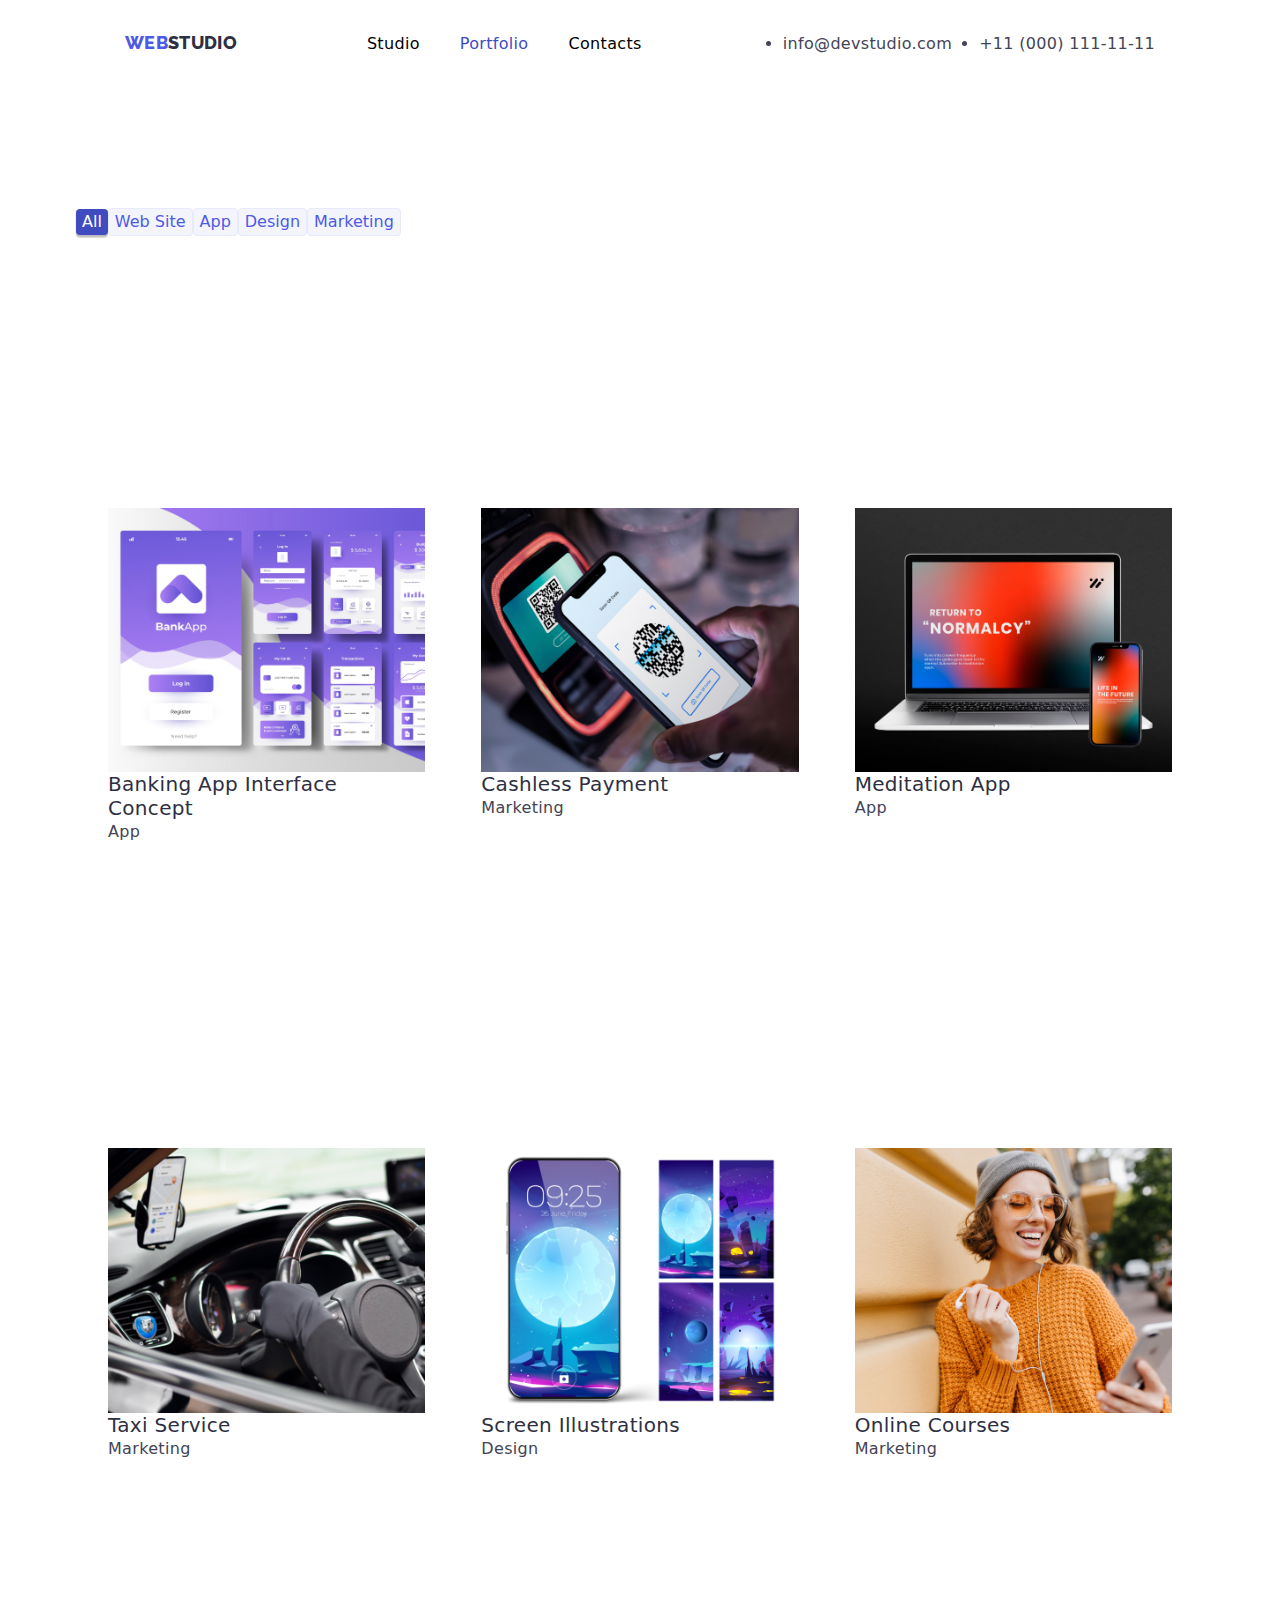
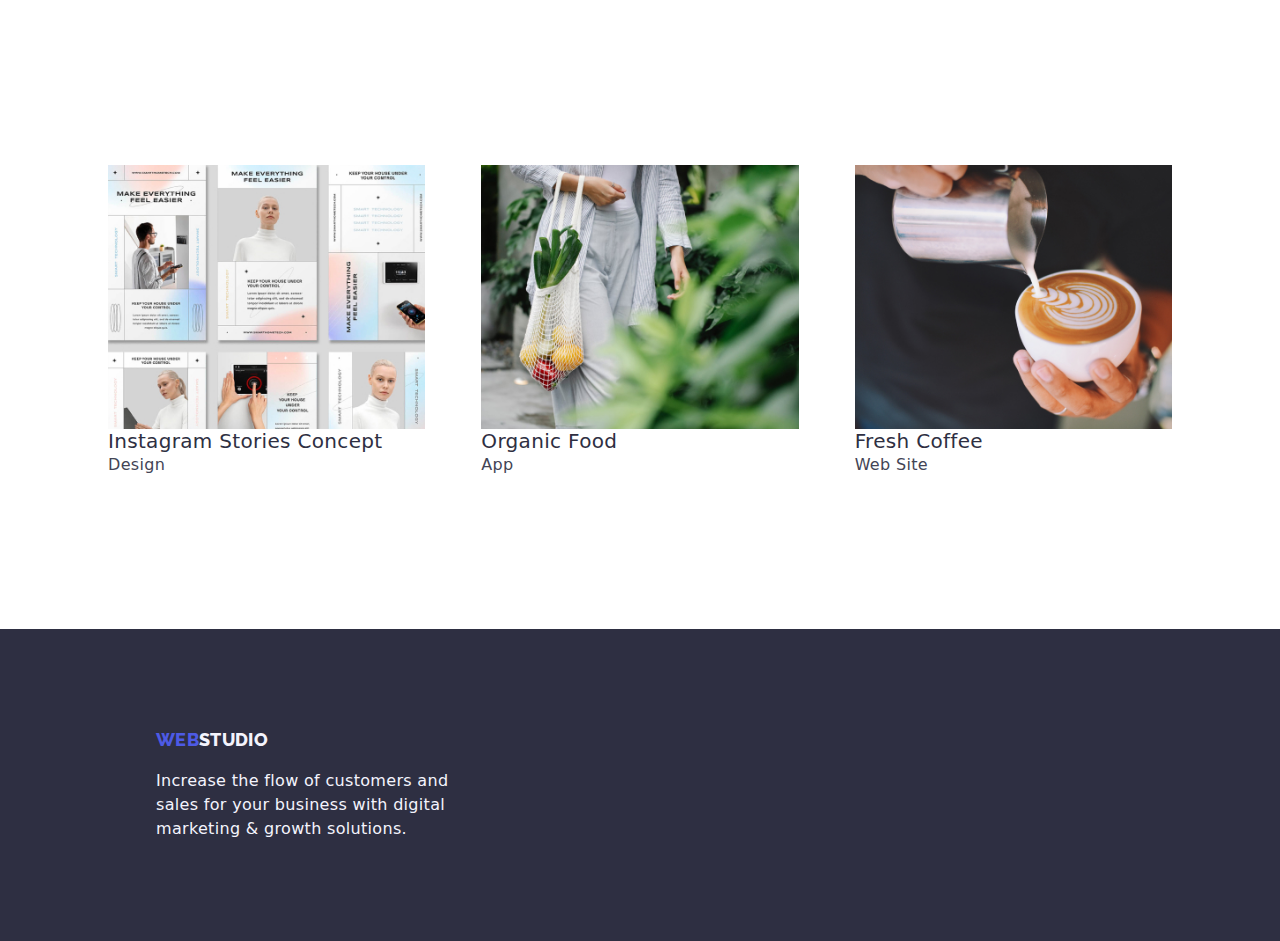
==== portfolio.html @ e7549f82 "jul16 hw3" ====
<!DOCTYPE html>
<html lang="en">
<head>
    <meta charset="UTF-8">
    <meta name="viewport" content="width=device-width, initial-scale=1.0">
    <title>Portfolio</title>

    <link rel="stylesheet" href="./css/styles.css">
    <link rel="preconnect" href="https://fonts.googleapis.com">
    <link rel="preconnect" href="https://fonts.gstatic.com" crossorigin>
    <link href="https://fonts.googleapis.com/css2?family=Raleway:wght@800&family=Roboto:wght@400;500;700;900&display=swap" rel="stylesheet">  
    <link
    rel="stylesheet"
    href="https://cdnjs.cloudflare.com/ajax/libs/modern-normalize/2.0.0/modern-normalize.min.css"/> 
</head>

<body>
    <header>
        <div class="container portfolio-header">
        <nav class="nav-list"><a 
        class="logo link"
        href="./index.html"><span class="web-logo">WEB</span><span class="studio-logo">STUDIO</span></a>

        <ul class="list header-list">
            <li><a class="link-list link"
                href="./index.html">Studio</a></li>
            <li><a 
                class="link-list active-link" 
                href="./portfolio.html">Portfolio</a></li>
            <li><a 
                class="link-list link"
                href="#">Contacts</a></li>
        </ul>
        </nav>
            <address>
                <ul class="address-link address-list link">
                    <li><a 
                        class="address-link link" 
                        href="mailto:info@devstudio.com">info@devstudio.com</a></li>
                    <li><a
                        class="address-link link"
                        href="tel:+110001111111">+11 (000) 111-11-11</a></li>
                </ul>
            </address>
        </div>
    </header>
   
    
    <main>
        <section class="section">
            <div class="container services-container">
            <ul class="list services-list">
                <li><button
                    type="button" 
                    class="filter-button filter-active"
                    >All</button>
                </li>

                <li><button
                    type="button" 
                    class="filter-button">Web Site</button>
                </li>

                <li><button 
                    type="button" 
                    class="filter-button">App</button>
                </li>

                <li>
                    <button 
                    type="button" 
                    class="filter-button">Design</button>
                </li>
                <li>
                    <button 
                    type="button" 
                    class="filter-button">Marketing</button> 
                </li>
            </ul>
            </div>
        </section>
       
        
        <section class="section">
            <div class="container">
            <ul class="list project-list">
                <li class="project-detail"><img 
                src="./images/portfolio-1.jpg"
                alt="photo of banking app"
                width="360"/>
                <h3 class="project-title">Banking App Interface Concept</h3>
                <p class="project-description">App</p></li>

                <li class="project-detail"><img 
                src="./images/portfolio-2.jpg" 
                alt="photo of cashless payment"
                width="360"/>
                <h3 class="project-title">Cashless Payment</h3>
                <p class="project-description">Marketing</p></li>

                <li class="project-detail"><img
                src="./images/portfolio-3.jpg"
                alt="photo of meditation app"
                width="360"/>
                <h3 class="project-title">Meditation App</h3>
                <p class="project-description">App</p></li>
               </ul>
                </div>
                </section>

                <section class="section">
                    <div class="container">
                    <ul class="list project-list">   
                <li class="project-detail"><img
                src="./images/portfolio-4.jpg"
                alt="photo of taxi service"
                width="360"/>
                <h3 class="project-title">Taxi Service</h3> 
                <p class="project-description">Marketing</p></li>

                <li class="project-detail"><img
                src="./images/portfolio-5.jpg"
                alt="photo of screen illustrations"
                width="360"/>
                <h3 class="project-title">Screen Illustrations</h3> 
                <p class="project-description">Design</p>
                </li>

                <li class="project-detail"><img
                src="./images/portfolio-6.jpg"
                alt="photo of online courses"
                width="360"/>
                <h3 class="project-title">Online Courses</h3>
                <p class="project-description">Marketing</p>
                </li>
            </ul>
            </div>
            </section>

            <section class="section">
                <div class="container">
                <ul class="list project-list">       
                <li class="project-detail"><img 
                src="./images/portfolio-7.jpg" 
                alt="photo of instagram stories concept"
                width="360"/>
                <h3 class="project-title">Instagram Stories Concept</h3>
                <p class="project-description">Design</p></li> 

                <li class="project-detail"><img
                src="./images/portfolio-8.jpg" 
                alt="photo of organic food"
                width="360"/>
                <h3 class="project-title">Organic Food</h3>
                <p class="project-description">App</p></li>

                <li class="project-detail"><img 
                    src="./images/portfolio-9.jpg" 
                    alt="fresh cup of coffee"
                    width="360"/>
                <h3 class="project-title">Fresh Coffee</h3>
                <p class="project-description">Web Site</p>
                </li>
            </ul>
            </div>
        </section>
    </main>

    
    <footer class="footer">
        <div class="container">
        <ul class="list footer-logo">
            <li><a 
        class="link"
        href="./index.html"><span class="web-logo">WEB</span><span class="studio-footer">STUDIO</span></a></li>
        <li><p class="footer-text">Increase the flow of customers and<br/>sales for your business with digital<br/>marketing & growth solutions.
        </p></li>
    </ul> 
        </div>
    </footer>      
</body>
</html>
---- css/styles.css ----
:root {
    --primary-white-color: #ffffff;
    --primary-text-color: #2E2F42;
    --secondary-text-color: #434455;
    --primary-background-color: #2E2F42;
    --background-color: #F4F4FD;
    --text-color: #4D5AE5;
    --secondary-background-color: #404BBF;
}

p,
h1,
h2,
h3,
h4,
h5,
h6 {
  margin: 0;
}

html {
    box-sizing: border-box;
}
*,*::after,
*::before{
    box-sizing: inherit;
}
ul,
ol {
  margin: 0;
  padding: 0;
}

img {
  display: block;
  max-width: 100%;
  height: auto;
}

body {
    font-family: "Roboto", sans-serif;
    font-weight: 400;
    font-size: 16px;
    line-height: 24px;
    letter-spacing: 0.32px;
}

.container {
    max-width: 1158px;
    padding: 0 15px;
    margin: 0 auto;
}


.header-container{
    display: flex;
    padding: 32px 64px 32px 64px;
    gap: 27px;
    border-bottom: 1px;
    margin-right: auto;
    border-color: #E7E9FC;
}   

.portfolio-header{
    display: flex;
    gap: 27px;
    border-bottom: 1px;
    border-color: #E7E9FC;
    padding: 32px 64px 32px 64px;
}

.nav-list{
    display: flex;
    margin-right: auto;
    
}
    

.header-list {
    display: flex;
    gap: 40px;
    
}

.address-list{
    display: flex;
    margin-left: auto;
    gap: 27px;
}

.list{
    list-style: none;
    margin: 0;
    padding: 0;
}
.active-link {
    color: #404bbf !important;
}
.link-list{
    font-weight: 500;
    font-size: 16px;
    line-height: 24px;
    color: #2E2F42;
    font-style: normal;
    text-decoration: none;
}

.link-list:hover {
    color: #4D5AE5;
}
.link-list:focus {
    color: #4D5AE5;
}
.link-list:active {
    color: #4D5AE5;
}
.link{
    text-decoration: none;
    color: inherit;
}

.address-link{
    display: flex;
    font-style: normal;
    font-weight: 400;
    font-size: 16px;
    line-height: 24px;
    color: #434455;
    
}

.address-link:hover {
    color: #4D5AE5; 
}

.address-link:focus {
    color: #4D5AE5;
}

.logo{
    margin-right: 130px;
    margin-left: 0;
}

.web-logo{
    font-family: "RALEWAY", sans-serif;
    font-weight: 800;
    font-size: 18px;
    line-height: 21px;
    color: #4D5AE5; 
}
.studio-logo{
    font-family: "RALEWAY", sans-serif;
    font-weight: 800;
    font-size: 18px;
    line-height: 21px;
    color: #2E2F42; 
}

.section{
    padding-top: 120px;
    padding-bottom: 120px;
}

h1{
    text-align: center;
}
.main-section{
    text-align: center;
    background-color: #2E2F42;
    width: 1440px;
    height: 600px;
    margin-left: auto;
    margin-right: auto;
}

.header-main{
    font-weight: 700;
    font-size: 56px;
    line-height: 60px;
    color: #ffffff;
    padding-top: 80px;
    margin-bottom: 30px;
}
.button-tab{
    font-family: inherit;
    font-size: 16px;
    font-weight: 500;
    line-height: 24px;
    color: #ffffff;
    background-color: #4D5AE5;
    border: none;
    padding: 16px 32px 16px 32px;
    border-radius: 4px;
    gap: 10px;
    cursor: pointer;
}
.button-tab:hover {
    background-color: #404BBF;
}



.services-list{
    display: flex;
    gap: 24;
    align-items: center;
    margin-left: auto;
    margin-right: auto;

}

.services-container{
    text-align: center;
    margin-left: auto;
    margin-right: auto;
}
.button{
    cursor: pointer;
}

.filter-button{
    color: #4D5AE5;
    background: #f4f4fd;
    border: 1px solid #E7E9FC;
    border-radius: 4px;
    font-family: inherit;
    font-weight: 500;
    font-size: 16px;
    line-height: 24px;
    cursor: pointer;
}
.filter-button:hover{
    color: #ffffff;
    background-color: #404BBF;
    border-color: #404BBF;
    box-shadow: 0px 2px 2px 0px rgba(0, 0, 0, 0.12),
    0px 2px 1px 0px rgba(0, 0, 0, 0.08),
    0px 3px 1px 0px rgba(0, 0, 0, 0.10);
    
}


.filter-active{
    color: white;
    background-color: #404BBF;
    border: #404BBF;
    box-shadow: 0px 2px 2px 0px rgba(0, 0, 0, 0.12),
    0px 2px 1px 0px rgba(0, 0, 0, 0.08),
    0px 3px 1px 0px rgba(0, 0, 0, 0.10);
    
}

.project-list{
    display: flex;
    gap: 24px;

}

.benefits-container{
    display: flex;
    gap: 24px;

}
.section-grey{
    background-color: #F4F4FD;
    width: 1440px;
    height: 732px;
    margin-left: auto;
    margin-right: auto;
}


h2{
    text-align: center;

    letter-spacing: 2%;
    gap: 32px;
    padding: 16px 0 16px 0;
    margin-bottom: 64px;
}

h3{
    color: #2E2F42;
    gap: 8px;

}

.what-list{
    display: flex;
    gap: 15px;
}

.team-list{
    display: flex;
    gap: 32px;
    text-align: center;
    padding: 0 0 32px 0;
}

.team-image{
    gap: 15px;
    border-bottom: 1px;
    border-color: #E7E9FC;
    margin-bottom: 30px;
}

.team-position{
    color: #434455;
}

.section-title{
    font-weight: 700;
    font-size: 36px;
    line-height: 40px;
    color: #2E2F42;
}



.project-detail{
    padding: 16px;
    gap: 8px;
}

.project-list{
    padding: 16px;
}

.project-title{
    text-decoration: none;
    font-weight: 500;
    font-size: 20px;
    letter-spacing: 2%;
    line-height: 24px;
    color: #2E2F42;
}

.project-description{
    font-weight: 400;
    font-size: 16px;
    line-height: 24px;
    color: #434455;
}

.footer{
    background-color: #2E2F42;
    width: 1440px;
    height: 312px;
    margin-left: auto;
    margin-right: auto;
}

.footer-logo{
    padding-top: 100px;
    padding-bottom: 100px;
}

.studio-footer {
    font-family: "RALEWAY", sans-serif;
    font-weight: 800;
    font-size: 18px;
    line-height: 21px;
    color: #F4F4FD;
}

.footer-text{
    color: #F4F4FD;
    padding-top: 16px;

}
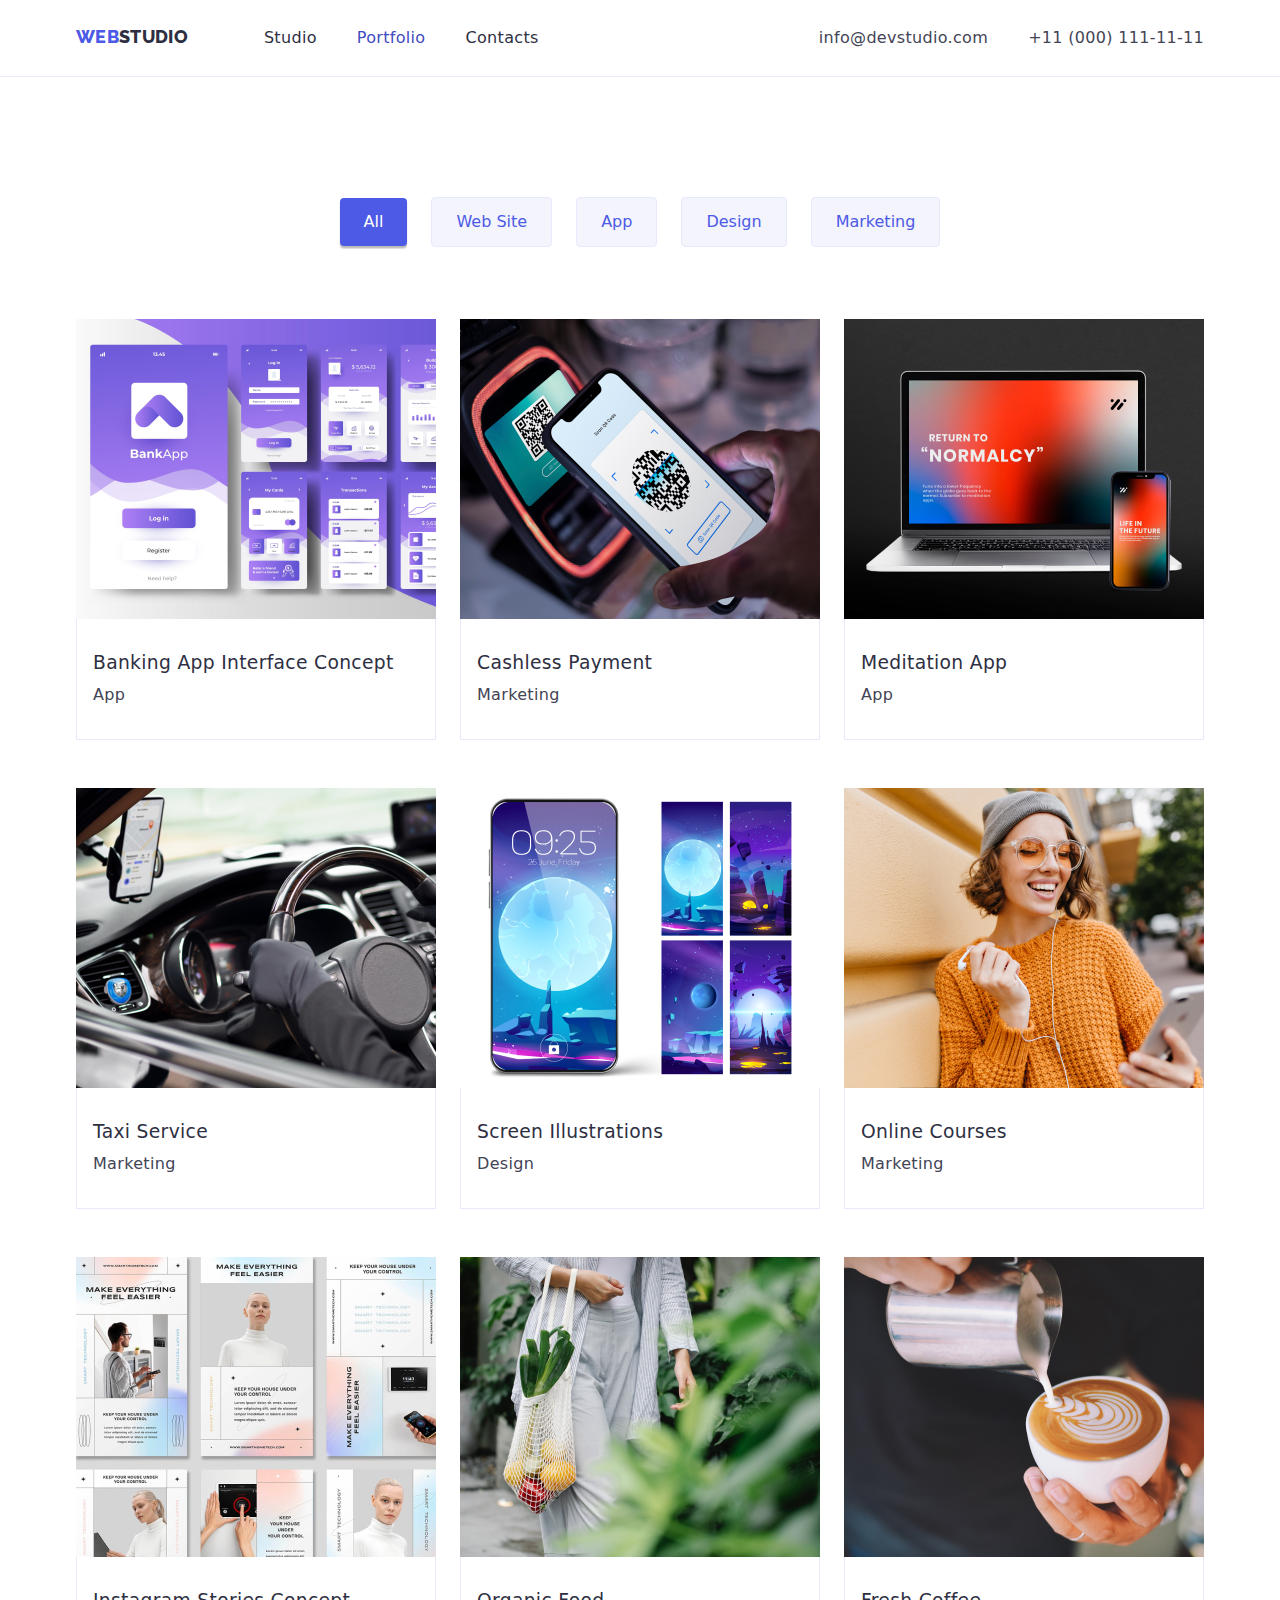
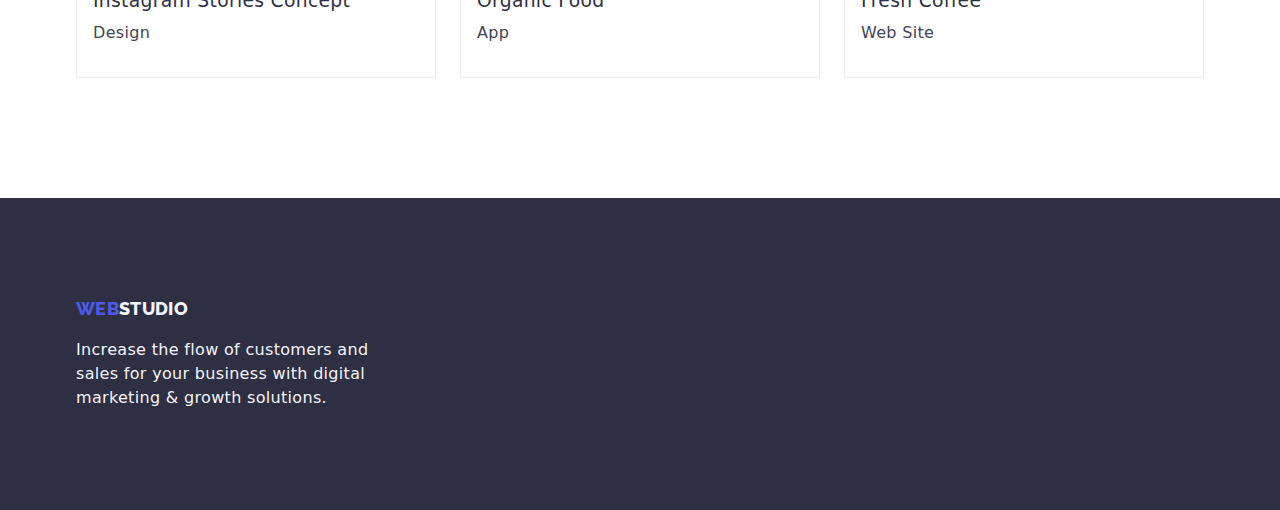
==== commit b2f7533c: "footer-logo class removed" ====
--- a/portfolio.html
+++ b/portfolio.html
@@ -15,37 +15,40 @@
 </head>
 
 <body>
-    <header>
-        <div class="container portfolio-header">
+    <header class="header">
+        <div class="container header-container">
         <nav class="nav-list"><a 
-        class="logo link"
-        href="./index.html"><span class="web-logo">WEB</span><span class="studio-logo">STUDIO</span></a>
-
-        <ul class="list header-list">
-            <li><a class="link-list link"
-                href="./index.html">Studio</a></li>
-            <li><a 
-                class="link-list active-link" 
-                href="./portfolio.html">Portfolio</a></li>
-            <li><a 
-                class="link-list link"
-                href="#">Contacts</a></li>
-        </ul>
-        </nav>
-            <address>
-                <ul class="address-link address-list link">
-                    <li><a 
-                        class="address-link link" 
-                        href="mailto:info@devstudio.com">info@devstudio.com</a></li>
-                    <li><a
-                        class="address-link link"
-                        href="tel:+110001111111">+11 (000) 111-11-11</a></li>
-                </ul>
+            class="logo link"
+            href="./index.html"><span class="web-logo">WEB</span><span class="studio-logo">STUDIO</span></a>
+    
+            
+            <ul class="list link header-list">
+                <li><a 
+                    class="link-list link"
+                    href="./index.html">Studio</a></li>
+                
+                <li><a 
+                    class="link-list active-link link"     href="./portfolio.html">Portfolio</a></li>
+                
+                <li><a 
+                    class="link-list link"
+                    href="#">Contacts</a></li>
+            </ul>
+        </nav>        
+        
+            <address class="address-list">
+            <ul class="address-header list link">
+                <li><a 
+                    class="address-link link" 
+                    href="mailto:info@devstudio.com">info@devstudio.com</a></li>
+                <li><a
+                    class="address-link link"
+                    href="tel:+110001111111">+11 (000) 111-11-11</a></li>
+            </ul>
             </address>
-        </div>
+        </div>   
     </header>
-   
-    
+ 
     <main>
         <section class="section">
             <div class="container services-container">
@@ -76,90 +79,79 @@
                     type="button" 
                     class="filter-button">Marketing</button> 
                 </li>
-            </ul>
-            </div>
-        </section>
-       
+            </ul> 
         
-        <section class="section">
-            <div class="container">
+    
             <ul class="list project-list">
                 <li class="project-detail"><img 
                 src="./images/portfolio-1.jpg"
                 alt="photo of banking app"
-                width="360"/>
+                width="360"/><div class="project-wrapper">
                 <h3 class="project-title">Banking App Interface Concept</h3>
-                <p class="project-description">App</p></li>
+                <p class="project-description">App</p></div></li>
 
                 <li class="project-detail"><img 
                 src="./images/portfolio-2.jpg" 
                 alt="photo of cashless payment"
-                width="360"/>
+                width="360"/><div class="project-wrapper">
                 <h3 class="project-title">Cashless Payment</h3>
-                <p class="project-description">Marketing</p></li>
+                <p class="project-description">Marketing</p></div></li>
 
                 <li class="project-detail"><img
                 src="./images/portfolio-3.jpg"
                 alt="photo of meditation app"
-                width="360"/>
+                width="360"/><div class="project-wrapper">
                 <h3 class="project-title">Meditation App</h3>
-                <p class="project-description">App</p></li>
-               </ul>
-                </div>
-                </section>
+                <p class="project-description">App</p></div></li>
+               
+            
 
-                <section class="section">
-                    <div class="container">
-                    <ul class="list project-list">   
+                 
                 <li class="project-detail"><img
                 src="./images/portfolio-4.jpg"
                 alt="photo of taxi service"
-                width="360"/>
+                width="360"/><div class="project-wrapper">
                 <h3 class="project-title">Taxi Service</h3> 
-                <p class="project-description">Marketing</p></li>
+                <p class="project-description">Marketing</p></div></li>
+                
 
                 <li class="project-detail"><img
                 src="./images/portfolio-5.jpg"
                 alt="photo of screen illustrations"
-                width="360"/>
+                width="360"/><div class="project-wrapper">
                 <h3 class="project-title">Screen Illustrations</h3> 
-                <p class="project-description">Design</p>
+                <p class="project-description">Design</p></div>
                 </li>
 
                 <li class="project-detail"><img
                 src="./images/portfolio-6.jpg"
                 alt="photo of online courses"
-                width="360"/>
+                width="360"/><div class="project-wrapper"> 
                 <h3 class="project-title">Online Courses</h3>
-                <p class="project-description">Marketing</p>
+                <p class="project-description">Marketing</p></div>
                 </li>
-            </ul>
-            </div>
-            </section>
-
-            <section class="section">
-                <div class="container">
-                <ul class="list project-list">       
+           
+                  
                 <li class="project-detail"><img 
                 src="./images/portfolio-7.jpg" 
                 alt="photo of instagram stories concept"
-                width="360"/>
+                width="360"/><div class="project-wrapper"> 
                 <h3 class="project-title">Instagram Stories Concept</h3>
-                <p class="project-description">Design</p></li> 
+                <p class="project-description">Design</p></div></li> 
 
                 <li class="project-detail"><img
                 src="./images/portfolio-8.jpg" 
                 alt="photo of organic food"
-                width="360"/>
+                width="360"/><div class="project-wrapper"> 
                 <h3 class="project-title">Organic Food</h3>
-                <p class="project-description">App</p></li>
+                <p class="project-description">App</p></div></li>
 
                 <li class="project-detail"><img 
                     src="./images/portfolio-9.jpg" 
                     alt="fresh cup of coffee"
-                    width="360"/>
+                    width="360"/><div class="project-wrapper"> 
                 <h3 class="project-title">Fresh Coffee</h3>
-                <p class="project-description">Web Site</p>
+                <p class="project-description">Web Site</p></div>
                 </li>
             </ul>
             </div>
@@ -169,13 +161,12 @@
     
     <footer class="footer">
         <div class="container">
-        <ul class="list footer-logo">
+        <ul class="list">
             <li><a 
         class="link"
         href="./index.html"><span class="web-logo">WEB</span><span class="studio-footer">STUDIO</span></a></li>
-        <li><p class="footer-text">Increase the flow of customers and<br/>sales for your business with digital<br/>marketing & growth solutions.
-        </p></li>
-    </ul> 
+        <li><p class="footer-text">Increase the flow of customers and<br/>sales for your business with digital<br/>marketing & growth solutions.</p></li>
+        </ul> 
         </div>
     </footer>      
 </body>
--- a/css/styles.css
+++ b/css/styles.css
@@ -44,9 +44,32 @@
     line-height: 24px;
     letter-spacing: 0.32px;
 }
+.list{
+    list-style: none;
+    margin: 0;
+    padding: 0;
+}
+
+.link{
+    text-decoration: none;
+    color: inherit;
+}
+.link-list{
+    font-weight: 500;
+    font-size: 16px;
+    line-height: 24px;
+    color: #2E2F42;
+    font-style: normal;
+    text-decoration: none;
+}
+
+.header{
+    padding: 26px 0;
+    border-bottom: 1px solid #E7E9FC;
+}
 
 .container {
-    max-width: 1158px;
+    width: 1158px;
     padding: 0 15px;
     margin: 0 auto;
 }
@@ -54,11 +77,7 @@
 
 .header-container{
     display: flex;
-    padding: 32px 64px 32px 64px;
-    gap: 27px;
-    border-bottom: 1px;
-    margin-right: auto;
-    border-color: #E7E9FC;
+    justify-content: space-between;
 }   
 
 .portfolio-header{
@@ -71,62 +90,45 @@
 
 .nav-list{
     display: flex;
-    margin-right: auto;
+}
     
-}
-    
 
 .header-list {
+    display: flex;
+    gap: 40px;
+    margin-left: 76px;
+}
+
+.address-list{
+    display: flex;
+    gap: 27px;
+    color: #434455;
+}
+
+.address-header{
     display: flex;
     gap: 40px;
     
 }
 
-.address-list{
-    display: flex;
-    margin-left: auto;
-    gap: 27px;
-}
-
-.list{
-    list-style: none;
-    margin: 0;
-    padding: 0;
-}
 .active-link {
     color: #404bbf !important;
 }
-.link-list{
-    font-weight: 500;
-    font-size: 16px;
-    line-height: 24px;
-    color: #2E2F42;
+
+.link-list:hover {
+    color: #4D5AE5;
+}
+.link-list:focus {
+    color: #4D5AE5;
+}
+.link-list:active {
+    color: #4D5AE5;
+}
+
+.address-link{
+    display: flex;
     font-style: normal;
-    text-decoration: none;
-}
-
-.link-list:hover {
-    color: #4D5AE5;
-}
-.link-list:focus {
-    color: #4D5AE5;
-}
-.link-list:active {
-    color: #4D5AE5;
-}
-.link{
-    text-decoration: none;
-    color: inherit;
-}
-
-.address-link{
-    display: flex;
-    font-style: normal;
-    font-weight: 400;
-    font-size: 16px;
-    line-height: 24px;
-    color: #434455;
-    
+    gap: 40px;
 }
 
 .address-link:hover {
@@ -135,11 +137,6 @@
 
 .address-link:focus {
     color: #4D5AE5;
-}
-
-.logo{
-    margin-right: 130px;
-    margin-left: 0;
 }
 
 .web-logo{
@@ -172,6 +169,7 @@
     height: 600px;
     margin-left: auto;
     margin-right: auto;
+    padding: 188px 0;
 }
 
 .header-main{
@@ -179,8 +177,7 @@
     font-size: 56px;
     line-height: 60px;
     color: #ffffff;
-    padding-top: 80px;
-    margin-bottom: 30px;
+    margin-bottom: 48px;
 }
 .button-tab{
     font-family: inherit;
@@ -199,36 +196,36 @@
     background-color: #404BBF;
 }
 
-
-
 .services-list{
     display: flex;
-    gap: 24;
+    gap: 24px;
     align-items: center;
-    margin-left: auto;
-    margin-right: auto;
-
+    margin-bottom: 72px;
+}
+.section-no-bottom-padding{
+    padding-bottom: 0;
 }
 
 .services-container{
-    text-align: center;
-    margin-left: auto;
-    margin-right: auto;
+    display: flex;
+    flex-direction: column;
+    align-items: center;  
 }
 .button{
     cursor: pointer;
 }
 
 .filter-button{
-    color: #4D5AE5;
     background: #f4f4fd;
     border: 1px solid #E7E9FC;
+    color: #4D5AE5;
     border-radius: 4px;
     font-family: inherit;
     font-weight: 500;
     font-size: 16px;
     line-height: 24px;
     cursor: pointer;
+    padding: 12px 24px;
 }
 .filter-button:hover{
     color: #ffffff;
@@ -240,52 +237,41 @@
     
 }
 
-
 .filter-active{
     color: white;
-    background-color: #404BBF;
+    background-color: #4D5AE5;
     border: #404BBF;
     box-shadow: 0px 2px 2px 0px rgba(0, 0, 0, 0.12),
     0px 2px 1px 0px rgba(0, 0, 0, 0.08),
     0px 3px 1px 0px rgba(0, 0, 0, 0.10);
-    
-}
-
-.project-list{
-    display: flex;
-    gap: 24px;
-
-}
+    padding: 12px 24px;
+}
+
 
 .benefits-container{
     display: flex;
-    gap: 24px;
-
-}
+    gap: 22px;
+}
+
+.benefits-title{
+    color: #2E2F42;
+    letter-spacing: .4px;
+    margin-bottom: 8px;
+    font-weight: 500;
+}
+
+.section-text{
+    color: #434455;
+}
+
 .section-grey{
     background-color: #F4F4FD;
-    width: 1440px;
-    height: 732px;
-    margin-left: auto;
-    margin-right: auto;
-}
-
-
-h2{
-    text-align: center;
-
-    letter-spacing: 2%;
-    gap: 32px;
-    padding: 16px 0 16px 0;
-    margin-bottom: 64px;
-}
-
-h3{
-    color: #2E2F42;
-    gap: 8px;
-
-}
-
+   
+}
+
+.section-no-top-padding{
+    padding-top: 0;
+}
 .what-list{
     display: flex;
     gap: 15px;
@@ -295,16 +281,24 @@
     display: flex;
     gap: 32px;
     text-align: center;
-    padding: 0 0 32px 0;
-}
-
+}
+
+.team-item{
+    background-color: white;
+    padding-bottom: 32px;
+    box-shadow: 0 2px 1px 0 rgba(46 47 66 0.08),
+    0 1px 1px 0 rgba(46 47 66 0.16), 
+    0 1px 6px 0 rgba(46 47 66 0.08);
+    border-radius: 0 0 4px 4px;
+}
 .team-image{
-    gap: 15px;
-    border-bottom: 1px;
-    border-color: #E7E9FC;
     margin-bottom: 30px;
 }
-
+.team-title{
+    color: #2E2F42;
+    margin-bottom: 8px;
+    font-weight: 500;
+}
 .team-position{
     color: #434455;
 }
@@ -314,26 +308,27 @@
     font-size: 36px;
     line-height: 40px;
     color: #2E2F42;
-}
-
-
-
-.project-detail{
-    padding: 16px;
-    gap: 8px;
+    text-align: center;
+    margin-bottom: 72px;  
 }
 
 .project-list{
-    padding: 16px;
+    display: flex;
+    flex-wrap: wrap;
+    gap: 48px 24px;
+}
+
+.project-wrapper{
+    padding: 32px 16px;
+    border: 1px solid #E7E9FC;
+    border-top: none;
 }
 
 .project-title{
     text-decoration: none;
-    font-weight: 500;
-    font-size: 20px;
-    letter-spacing: 2%;
-    line-height: 24px;
-    color: #2E2F42;
+    color: #2E2F42;
+    font-weight: 500;
+    margin-bottom: 8px;
 }
 
 .project-description{
@@ -345,16 +340,10 @@
 
 .footer{
     background-color: #2E2F42;
-    width: 1440px;
-    height: 312px;
-    margin-left: auto;
-    margin-right: auto;
-}
-
-.footer-logo{
-    padding-top: 100px;
-    padding-bottom: 100px;
-}
+    padding: 100px 0;
+}
+
+
 
 .studio-footer {
     font-family: "RALEWAY", sans-serif;
@@ -367,5 +356,4 @@
 .footer-text{
     color: #F4F4FD;
     padding-top: 16px;
-
 }